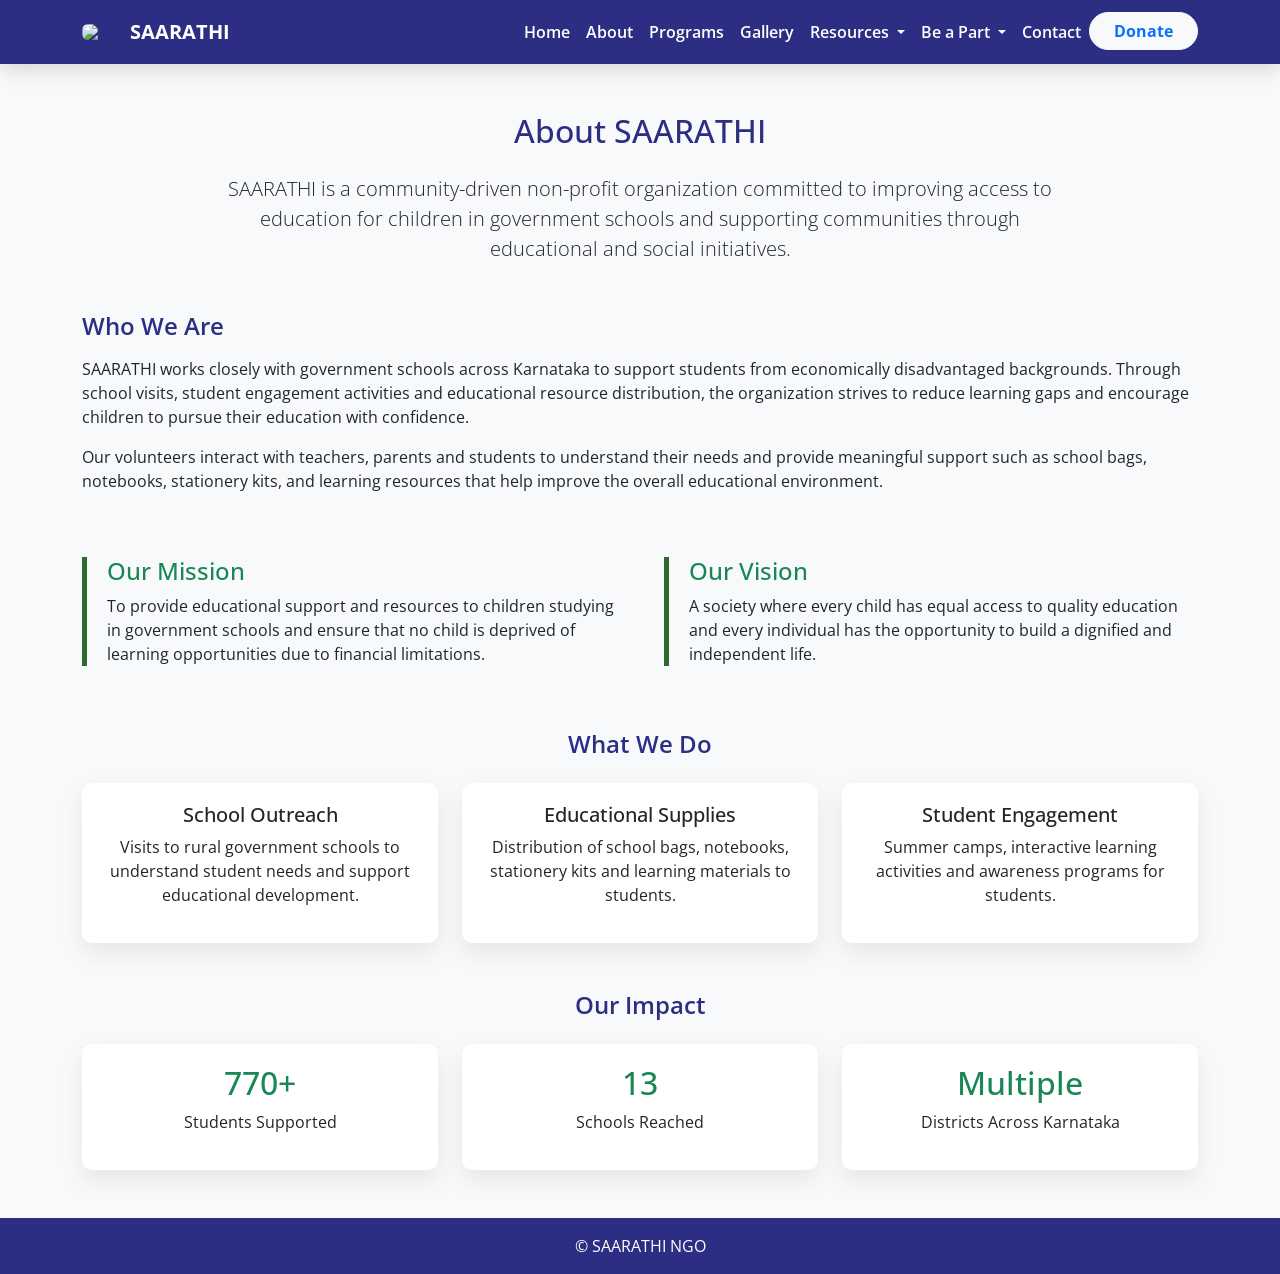
==== about.html @ 45aa7882 "Update about.html" ====
<!doctype html>
<html lang="en">
<head>

<meta charset="UTF-8">
<title>About Us | SAARATHI</title>

<link href="https://cdn.jsdelivr.net/npm/bootstrap@5.3.2/dist/css/bootstrap.min.css" rel="stylesheet">

<link href="https://fonts.googleapis.com/css2?family=Montserrat:wght@600&family=Open+Sans&display=swap" rel="stylesheet">

<style>
  

:root{
--brand-blue:#2b2e83;
--brand-green:#2f6b2f;
}

/* NAVBAR COLOR */

.navbar-custom{
background:#2b2e83;
padding:12px 0;
box-shadow:0 5px 20px rgba(0,0,0,0.15);
}

.navbar-dark .nav-link{
color:white !important;
font-weight:600;
}



:root{
--brand-primary:#2b2e83;
--brand-secondary:#2f6b2f;
}

body{
font-family:"Open Sans",sans-serif;
background:#f8f9fa;
}

footer{
background:var(--brand-primary);
color:white;
}

.text-brand{
color:var(--brand-primary);
}

.section-title{
color:var(--brand-primary);
font-weight:600;
}

.highlight-box{
border-left:5px solid var(--brand-secondary);
padding-left:20px;
}

.impact-box{
background:white;
border-radius:10px;
padding:20px;
box-shadow:0 10px 25px rgba(0,0,0,0.08);
text-align:center;
}

</style>

</head>

<body>

  <nav class="navbar navbar-expand-lg navbar-dark navbar-custom">

<div class="container">

<a class="navbar-brand fw-bold d-flex align-items-center" href="index.html">
<img src="images/logo.png" width="40" class="me-2 rounded">
SAARATHI
</a>

<button class="navbar-toggler" type="button" data-bs-toggle="collapse" data-bs-target="#navbarNav">
<span class="navbar-toggler-icon"></span>
</button>

<div class="collapse navbar-collapse" id="navbarNav">

<ul class="navbar-nav ms-auto text-center">

<li class="nav-item">
<a class="nav-link" href="index.html">Home</a>
</li>

<li class="nav-item">
<a class="nav-link" href="about.html">About</a>
</li>

<li class="nav-item">
<a class="nav-link" href="programs.html">Programs</a>
</li>

<li class="nav-item">
<a class="nav-link" href="gallery.html">Gallery</a>
</li>

<li class="nav-item dropdown">

<a class="nav-link dropdown-toggle" href="#" role="button" data-bs-toggle="dropdown">
Resources
</a>

<ul class="dropdown-menu">
<li><a class="dropdown-item" href="news.html">News & Events</a></li>
<li><a class="dropdown-item" href="reports.html">Financial Reports</a></li>
</ul>

</li>

<li class="nav-item dropdown">

<a class="nav-link dropdown-toggle" href="#" role="button" data-bs-toggle="dropdown">
Be a Part
</a>

<ul class="dropdown-menu">
<li><a class="dropdown-item" href="donate.html">Be a Donor</a></li>

<li>
<a class="dropdown-item"
href="https://wa.me/917411403290?text=Hello%20I%20would%20like%20to%20volunteer%20for%20Saarathi%20NGO"
target="_blank">
Be a Volunteer
</a>
</li>

</ul>

</li>

<li class="nav-item">
<a class="nav-link" href="contact.html">Contact</a>
</li>

<li class="nav-item mt-2 mt-lg-0">
<a class="btn btn-light fw-bold text-primary px-4 rounded-pill" href="donate.html">
Donate
</a>
</li>

</ul>

</div>
</div>
</nav>

<section class="py-5">

<div class="container">

<h2 class="text-center text-brand mb-4">About SAARATHI</h2>

<p class="lead text-center mx-auto mb-5" style="max-width:850px">
SAARATHI is a community-driven non-profit organization committed to improving
access to education for children in government schools and supporting
communities through educational and social initiatives.
</p>


<!-- Introduction -->

<div class="row mb-5">

<div class="col-md-12">

<h4 class="section-title mb-3">Who We Are</h4>

<p>
SAARATHI works closely with government schools across Karnataka to
support students from economically disadvantaged backgrounds.
Through school visits, student engagement activities and educational
resource distribution, the organization strives to reduce learning gaps
and encourage children to pursue their education with confidence.
</p>

<p>
Our volunteers interact with teachers, parents and students to understand
their needs and provide meaningful support such as school bags,
notebooks, stationery kits, and learning resources that help improve the
overall educational environment.
</p>

</div>

</div>


<!-- Mission & Vision -->

<div class="row g-5 mb-5">

<div class="col-md-6">

<div class="highlight-box">

<h4 class="text-success">Our Mission</h4>

<p>
To provide educational support and resources to children studying in
government schools and ensure that no child is deprived of learning
opportunities due to financial limitations.
</p>

</div>

</div>

<div class="col-md-6">

<div class="highlight-box">

<h4 class="text-success">Our Vision</h4>

<p>
A society where every child has equal access to quality education and
every individual has the opportunity to build a dignified and independent life.
</p>

</div>

</div>

</div>


<!-- Activities -->

<h4 class="section-title mb-4 text-center">What We Do</h4>

<div class="row g-4 mb-5">

<div class="col-md-4">
<div class="impact-box">
<h5>School Outreach</h5>
<p>Visits to rural government schools to understand student needs and support educational development.</p>
</div>
</div>

<div class="col-md-4">
<div class="impact-box">
<h5>Educational Supplies</h5>
<p>Distribution of school bags, notebooks, stationery kits and learning materials to students.</p>
</div>
</div>

<div class="col-md-4">
<div class="impact-box">
<h5>Student Engagement</h5>
<p>Summer camps, interactive learning activities and awareness programs for students.</p>
</div>
</div>

</div>


<!-- Impact -->

<h4 class="section-title mb-4 text-center">Our Impact</h4>

<div class="row g-4 text-center">

<div class="col-md-4">
<div class="impact-box">
<h2 class="text-success">770+</h2>
<p>Students Supported</p>
</div>
</div>

<div class="col-md-4">
<div class="impact-box">
<h2 class="text-success">13</h2>
<p>Schools Reached</p>
</div>
</div>

<div class="col-md-4">
<div class="impact-box">
<h2 class="text-success">Multiple</h2>
<p>Districts Across Karnataka</p>
</div>
</div>

</div>

</div>

</section>

<footer class="p-3 text-center">
© SAARATHI NGO
</footer>

</body>
</html>
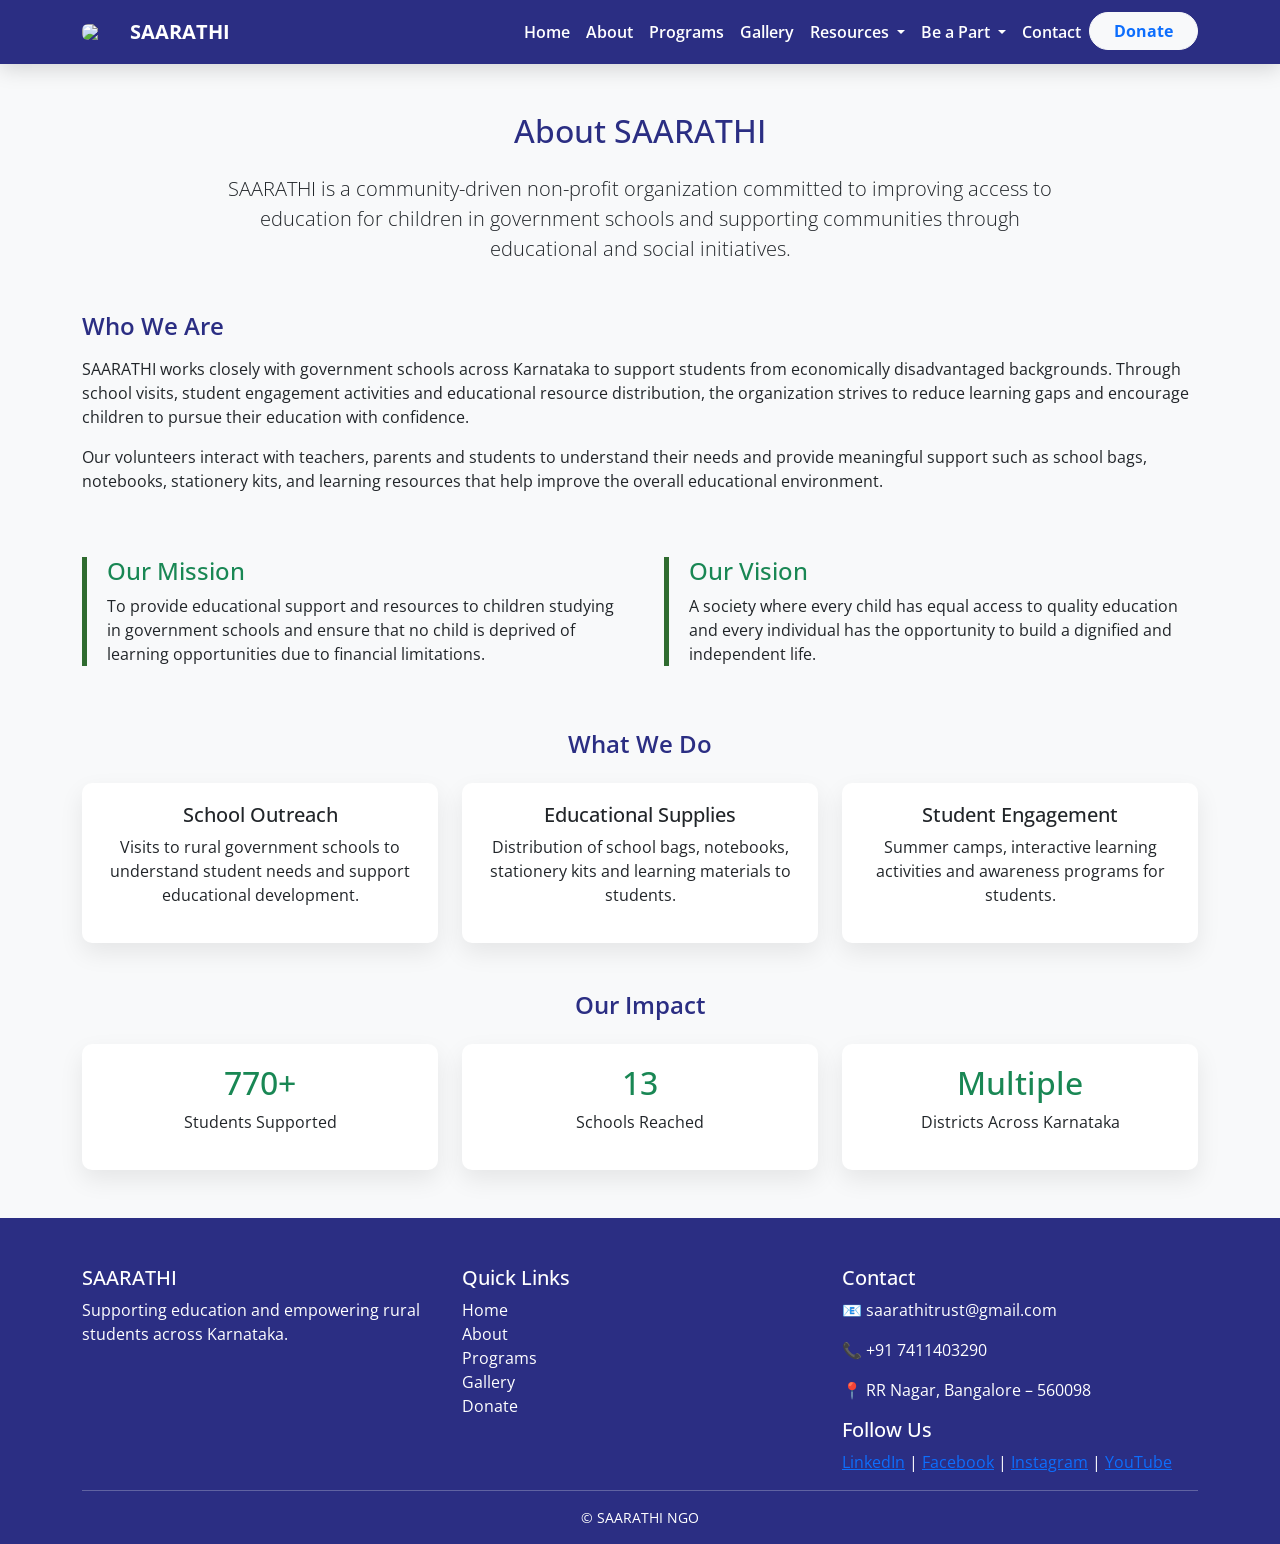
==== commit 2e266400: "Update about.html" ====
--- a/about.html
+++ b/about.html
@@ -300,8 +300,57 @@
 
 </section>
 
-<footer class="p-3 text-center">
+<!-- FOOTER -->
+
+<footer style="background:#2b2e83;color:white" class="pt-5 pb-3">
+
+<div class="container">
+
+<div class="row">
+
+<div class="col-md-4">
+<h5>SAARATHI</h5>
+<p>Supporting education and empowering rural students across Karnataka.</p>
+</div>
+
+<div class="col-md-4">
+<h5>Quick Links</h5>
+<ul class="list-unstyled">
+<li><a href="index.html" class="text-white text-decoration-none">Home</a></li>
+<li><a href="about.html" class="text-white text-decoration-none">About</a></li>
+<li><a href="programs.html" class="text-white text-decoration-none">Programs</a></li>
+<li><a href="gallery.html" class="text-white text-decoration-none">Gallery</a></li>
+<li><a href="donate.html" class="text-white text-decoration-none">Donate</a></li>
+</ul>
+</div>
+
+<div class="col-md-4">
+
+<h5>Contact</h5>
+
+<p>📧 saarathitrust@gmail.com</p>
+<p>📞 +91 7411403290</p>
+<p>📍 RR Nagar, Bangalore – 560098</p>
+
+<h5 class="mt-3">Follow Us</h5>
+
+<a href="#">LinkedIn</a> |
+<a href="#">Facebook</a> |
+<a href="#">Instagram</a> |
+<a href="#">YouTube</a>
+
+</div>
+
+</div>
+
+<hr>
+
+<div class="text-center small">
 © SAARATHI NGO
+</div>
+
+</div>
+
 </footer>
 
 </body>
@@ -309,3 +358,4 @@
 
 
 
+
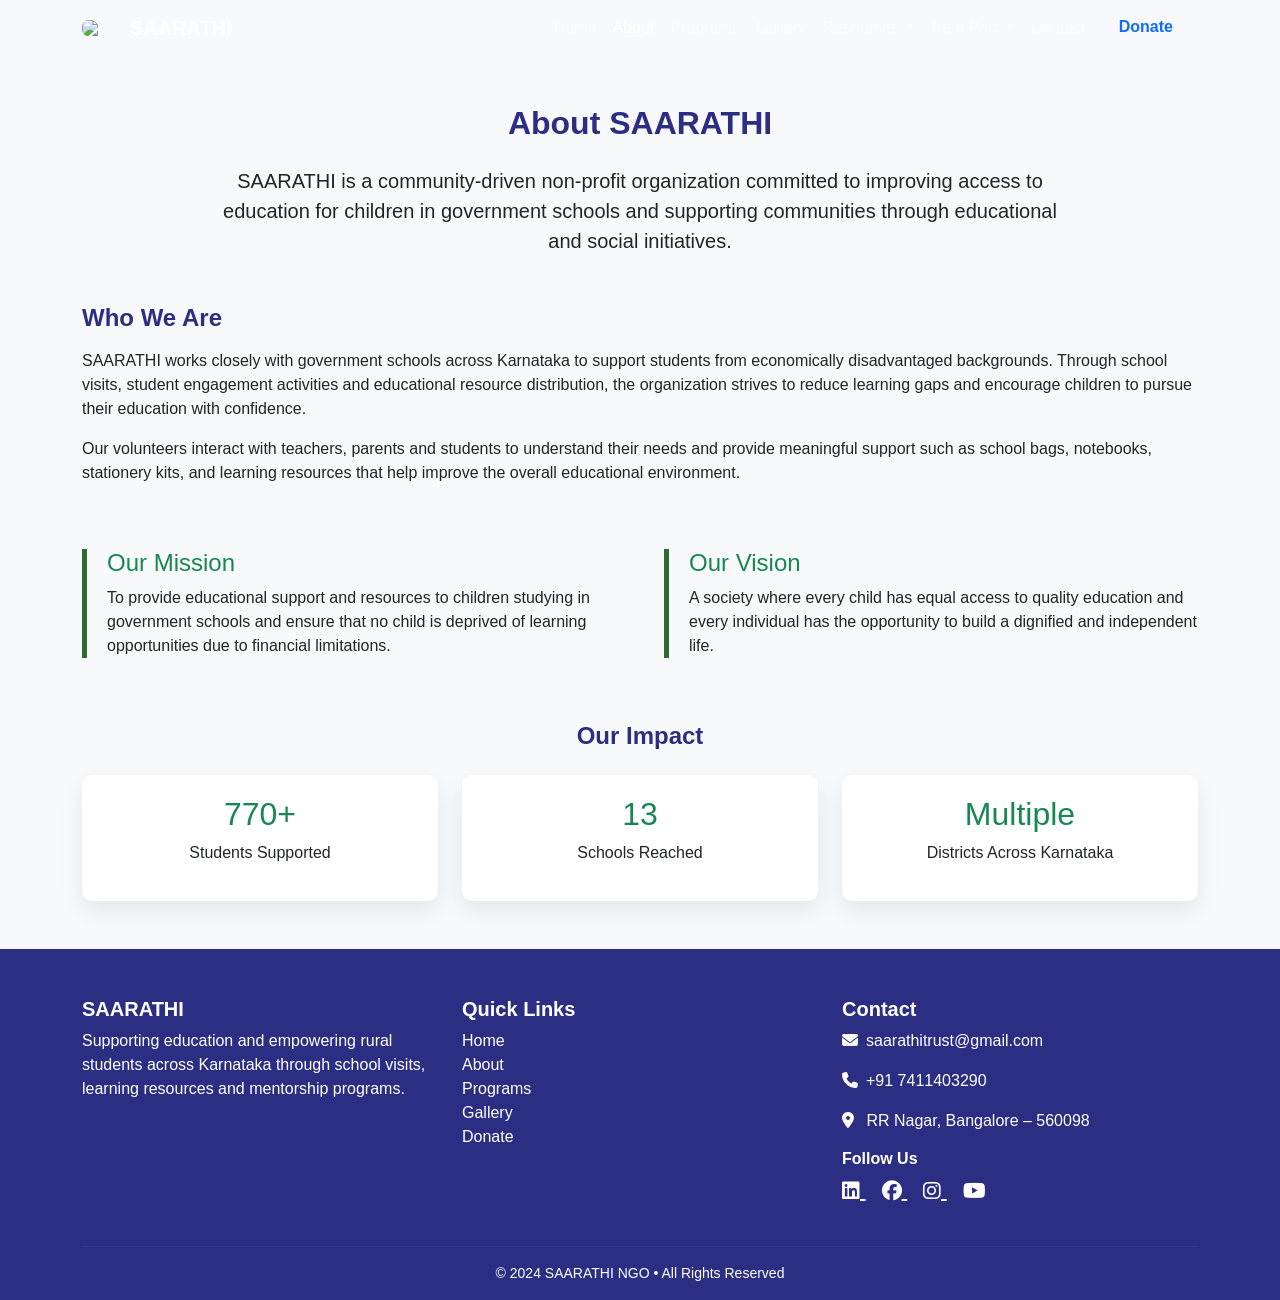
==== commit 1e57f126: "Update about.html" ====
--- a/about.html
+++ b/about.html
@@ -1,63 +1,37 @@
 <!doctype html>
 <html lang="en">
+
 <head>
 
 <meta charset="UTF-8">
-<title>About Us | SAARATHI</title>
+<meta name="viewport" content="width=device-width, initial-scale=1.0">
+
+<title>About | SAARATHI NGO</title>
 
 <link href="https://cdn.jsdelivr.net/npm/bootstrap@5.3.2/dist/css/bootstrap.min.css" rel="stylesheet">
 
-<link href="https://fonts.googleapis.com/css2?family=Montserrat:wght@600&family=Open+Sans&display=swap" rel="stylesheet">
+<link rel="stylesheet" href="https://cdnjs.cloudflare.com/ajax/libs/font-awesome/6.5.0/css/all.min.css">
 
 <style>
-  
 
 :root{
 --brand-blue:#2b2e83;
 --brand-green:#2f6b2f;
 }
 
-/* NAVBAR COLOR */
-
-.navbar-custom{
-background:#2b2e83;
-padding:12px 0;
-box-shadow:0 5px 20px rgba(0,0,0,0.15);
-}
-
-.navbar-dark .nav-link{
-color:white !important;
-font-weight:600;
-}
-
-
-
-:root{
---brand-primary:#2b2e83;
---brand-secondary:#2f6b2f;
-}
-
 body{
 font-family:"Open Sans",sans-serif;
 background:#f8f9fa;
-}
-
-footer{
-background:var(--brand-primary);
-color:white;
-}
-
-.text-brand{
-color:var(--brand-primary);
+margin:0;
 }
 
 .section-title{
-color:var(--brand-primary);
-font-weight:600;
+color:var(--brand-blue);
+font-weight:700;
 }
 
 .highlight-box{
-border-left:5px solid var(--brand-secondary);
+border-left:5px solid var(--brand-green);
 padding-left:20px;
 }
 
@@ -75,94 +49,17 @@
 
 <body>
 
-  <nav class="navbar navbar-expand-lg navbar-dark navbar-custom">
+<!-- NAVBAR -->
+<div id="navbar"></div>
+
+
+<!-- ABOUT SECTION -->
+
+<section class="py-5">
 
 <div class="container">
 
-<a class="navbar-brand fw-bold d-flex align-items-center" href="index.html">
-<img src="images/logo.png" width="40" class="me-2 rounded">
-SAARATHI
-</a>
-
-<button class="navbar-toggler" type="button" data-bs-toggle="collapse" data-bs-target="#navbarNav">
-<span class="navbar-toggler-icon"></span>
-</button>
-
-<div class="collapse navbar-collapse" id="navbarNav">
-
-<ul class="navbar-nav ms-auto text-center">
-
-<li class="nav-item">
-<a class="nav-link" href="index.html">Home</a>
-</li>
-
-<li class="nav-item">
-<a class="nav-link" href="about.html">About</a>
-</li>
-
-<li class="nav-item">
-<a class="nav-link" href="programs.html">Programs</a>
-</li>
-
-<li class="nav-item">
-<a class="nav-link" href="gallery.html">Gallery</a>
-</li>
-
-<li class="nav-item dropdown">
-
-<a class="nav-link dropdown-toggle" href="#" role="button" data-bs-toggle="dropdown">
-Resources
-</a>
-
-<ul class="dropdown-menu">
-<li><a class="dropdown-item" href="news.html">News & Events</a></li>
-<li><a class="dropdown-item" href="reports.html">Financial Reports</a></li>
-</ul>
-
-</li>
-
-<li class="nav-item dropdown">
-
-<a class="nav-link dropdown-toggle" href="#" role="button" data-bs-toggle="dropdown">
-Be a Part
-</a>
-
-<ul class="dropdown-menu">
-<li><a class="dropdown-item" href="donate.html">Be a Donor</a></li>
-
-<li>
-<a class="dropdown-item"
-href="https://wa.me/917411403290?text=Hello%20I%20would%20like%20to%20volunteer%20for%20Saarathi%20NGO"
-target="_blank">
-Be a Volunteer
-</a>
-</li>
-
-</ul>
-
-</li>
-
-<li class="nav-item">
-<a class="nav-link" href="contact.html">Contact</a>
-</li>
-
-<li class="nav-item mt-2 mt-lg-0">
-<a class="btn btn-light fw-bold text-primary px-4 rounded-pill" href="donate.html">
-Donate
-</a>
-</li>
-
-</ul>
-
-</div>
-</div>
-</nav>
-
-<section class="py-5">
-
-<div class="container">
-
-<h2 class="text-center text-brand mb-4">About SAARATHI</h2>
+<h2 class="text-center section-title mb-4">About SAARATHI</h2>
 
 <p class="lead text-center mx-auto mb-5" style="max-width:850px">
 SAARATHI is a community-driven non-profit organization committed to improving
@@ -171,7 +68,7 @@
 </p>
 
 
-<!-- Introduction -->
+<!-- WHO WE ARE -->
 
 <div class="row mb-5">
 
@@ -199,7 +96,7 @@
 </div>
 
 
-<!-- Mission & Vision -->
+<!-- MISSION & VISION -->
 
 <div class="row g-5 mb-5">
 
@@ -237,37 +134,7 @@
 </div>
 
 
-<!-- Activities -->
-
-<h4 class="section-title mb-4 text-center">What We Do</h4>
-
-<div class="row g-4 mb-5">
-
-<div class="col-md-4">
-<div class="impact-box">
-<h5>School Outreach</h5>
-<p>Visits to rural government schools to understand student needs and support educational development.</p>
-</div>
-</div>
-
-<div class="col-md-4">
-<div class="impact-box">
-<h5>Educational Supplies</h5>
-<p>Distribution of school bags, notebooks, stationery kits and learning materials to students.</p>
-</div>
-</div>
-
-<div class="col-md-4">
-<div class="impact-box">
-<h5>Student Engagement</h5>
-<p>Summer camps, interactive learning activities and awareness programs for students.</p>
-</div>
-</div>
-
-</div>
-
-
-<!-- Impact -->
+<!-- IMPACT -->
 
 <h4 class="section-title mb-4 text-center">Our Impact</h4>
 
@@ -300,62 +167,49 @@
 
 </section>
 
+
 <!-- FOOTER -->
-
-<footer style="background:#2b2e83;color:white" class="pt-5 pb-3">
-
-<div class="container">
-
-<div class="row">
-
-<div class="col-md-4">
-<h5>SAARATHI</h5>
-<p>Supporting education and empowering rural students across Karnataka.</p>
-</div>
-
-<div class="col-md-4">
-<h5>Quick Links</h5>
-<ul class="list-unstyled">
-<li><a href="index.html" class="text-white text-decoration-none">Home</a></li>
-<li><a href="about.html" class="text-white text-decoration-none">About</a></li>
-<li><a href="programs.html" class="text-white text-decoration-none">Programs</a></li>
-<li><a href="gallery.html" class="text-white text-decoration-none">Gallery</a></li>
-<li><a href="donate.html" class="text-white text-decoration-none">Donate</a></li>
-</ul>
-</div>
-
-<div class="col-md-4">
-
-<h5>Contact</h5>
-
-<p>📧 saarathitrust@gmail.com</p>
-<p>📞 +91 7411403290</p>
-<p>📍 RR Nagar, Bangalore – 560098</p>
-
-<h5 class="mt-3">Follow Us</h5>
-
-<a href="#">LinkedIn</a> |
-<a href="#">Facebook</a> |
-<a href="#">Instagram</a> |
-<a href="#">YouTube</a>
-
-</div>
-
-</div>
-
-<hr>
-
-<div class="text-center small">
-© SAARATHI NGO
-</div>
-
-</div>
-
-</footer>
+<div id="footer"></div>
+
+
+<!-- SCRIPTS -->
+
+<script src="https://cdn.jsdelivr.net/npm/bootstrap@5.3.2/dist/js/bootstrap.bundle.min.js"></script>
+
+<script>
+
+/* Load Navbar */
+fetch("navbar.html")
+.then(res => res.text())
+.then(data => {
+document.getElementById("navbar").innerHTML = data;
+
+/* Highlight active page automatically */
+
+let links = document.querySelectorAll(".nav-link");
+
+links.forEach(link => {
+
+if(link.href === window.location.href){
+
+link.classList.add("active");
+
+}
+
+});
+
+});
+
+/* Load Footer */
+
+fetch("footer.html")
+.then(res => res.text())
+.then(data => {
+document.getElementById("footer").innerHTML = data;
+});
+
+</script>
 
 </body>
+
 </html>
-
-
-
-
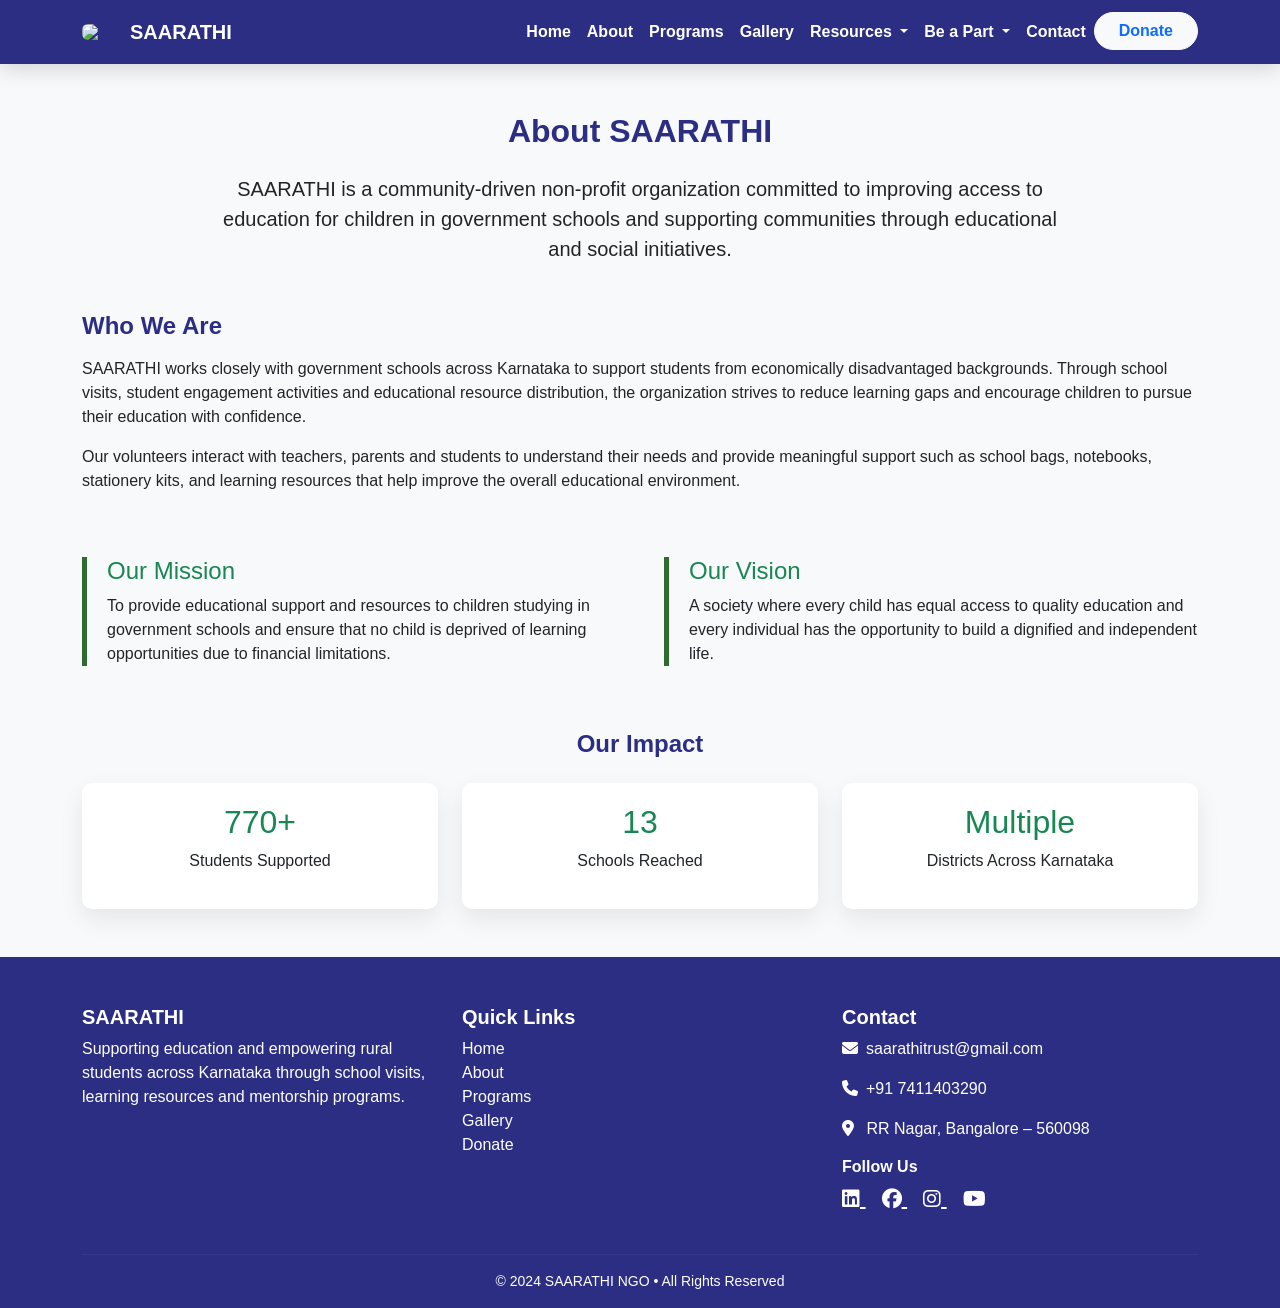
==== commit e01fbd1a: "Update about.html" ====
--- a/about.html
+++ b/about.html
@@ -1,215 +1,157 @@
 <!doctype html>
 <html lang="en">
-
-<head>
-
-<meta charset="UTF-8">
-<meta name="viewport" content="width=device-width, initial-scale=1.0">
-
-<title>About | SAARATHI NGO</title>
-
-<link href="https://cdn.jsdelivr.net/npm/bootstrap@5.3.2/dist/css/bootstrap.min.css" rel="stylesheet">
-
-<link rel="stylesheet" href="https://cdnjs.cloudflare.com/ajax/libs/font-awesome/6.5.0/css/all.min.css">
-
-<style>
-
-:root{
---brand-blue:#2b2e83;
---brand-green:#2f6b2f;
-}
-
-body{
-font-family:"Open Sans",sans-serif;
-background:#f8f9fa;
-margin:0;
-}
-
-.section-title{
-color:var(--brand-blue);
-font-weight:700;
-}
-
-.highlight-box{
-border-left:5px solid var(--brand-green);
-padding-left:20px;
-}
-
-.impact-box{
-background:white;
-border-radius:10px;
-padding:20px;
-box-shadow:0 10px 25px rgba(0,0,0,0.08);
-text-align:center;
-}
-
-</style>
-
-</head>
-
-<body>
-
-<!-- NAVBAR -->
-<div id="navbar"></div>
-
-
-<!-- ABOUT SECTION -->
-
-<section class="py-5">
-
-<div class="container">
-
-<h2 class="text-center section-title mb-4">About SAARATHI</h2>
-
-<p class="lead text-center mx-auto mb-5" style="max-width:850px">
-SAARATHI is a community-driven non-profit organization committed to improving
-access to education for children in government schools and supporting
-communities through educational and social initiatives.
-</p>
-
-
-<!-- WHO WE ARE -->
-
-<div class="row mb-5">
-
-<div class="col-md-12">
-
-<h4 class="section-title mb-3">Who We Are</h4>
-
-<p>
-SAARATHI works closely with government schools across Karnataka to
-support students from economically disadvantaged backgrounds.
-Through school visits, student engagement activities and educational
-resource distribution, the organization strives to reduce learning gaps
-and encourage children to pursue their education with confidence.
-</p>
-
-<p>
-Our volunteers interact with teachers, parents and students to understand
-their needs and provide meaningful support such as school bags,
-notebooks, stationery kits, and learning resources that help improve the
-overall educational environment.
-</p>
-
-</div>
-
-</div>
-
-
-<!-- MISSION & VISION -->
-
-<div class="row g-5 mb-5">
-
-<div class="col-md-6">
-
-<div class="highlight-box">
-
-<h4 class="text-success">Our Mission</h4>
-
-<p>
-To provide educational support and resources to children studying in
-government schools and ensure that no child is deprived of learning
-opportunities due to financial limitations.
-</p>
-
-</div>
-
-</div>
-
-<div class="col-md-6">
-
-<div class="highlight-box">
-
-<h4 class="text-success">Our Vision</h4>
-
-<p>
-A society where every child has equal access to quality education and
-every individual has the opportunity to build a dignified and independent life.
-</p>
-
-</div>
-
-</div>
-
-</div>
-
-
-<!-- IMPACT -->
-
-<h4 class="section-title mb-4 text-center">Our Impact</h4>
-
-<div class="row g-4 text-center">
-
-<div class="col-md-4">
-<div class="impact-box">
-<h2 class="text-success">770+</h2>
-<p>Students Supported</p>
-</div>
-</div>
-
-<div class="col-md-4">
-<div class="impact-box">
-<h2 class="text-success">13</h2>
-<p>Schools Reached</p>
-</div>
-</div>
-
-<div class="col-md-4">
-<div class="impact-box">
-<h2 class="text-success">Multiple</h2>
-<p>Districts Across Karnataka</p>
-</div>
-</div>
-
-</div>
-
-</div>
-
-</section>
-
-
-<!-- FOOTER -->
-<div id="footer"></div>
-
-
-<!-- SCRIPTS -->
-
-<script src="https://cdn.jsdelivr.net/npm/bootstrap@5.3.2/dist/js/bootstrap.bundle.min.js"></script>
-
-<script>
-
-/* Load Navbar */
-fetch("navbar.html")
-.then(res => res.text())
-.then(data => {
-document.getElementById("navbar").innerHTML = data;
-
-/* Highlight active page automatically */
-
-let links = document.querySelectorAll(".nav-link");
-
-links.forEach(link => {
-
-if(link.href === window.location.href){
-
-link.classList.add("active");
-
-}
-
-});
-
-});
-
-/* Load Footer */
-
-fetch("footer.html")
-.then(res => res.text())
-.then(data => {
-document.getElementById("footer").innerHTML = data;
-});
-
-</script>
-
-</body>
-
+  <head>
+    <meta charset="UTF-8" />
+    <meta name="viewport" content="width=device-width, initial-scale=1.0" />
+    <title>About | SAARATHI NGO</title>
+    <link
+      href="https://cdn.jsdelivr.net/npm/bootstrap@5.3.2/dist/css/bootstrap.min.css"
+      rel="stylesheet"
+    />
+    <link
+      rel="stylesheet"
+      href="https://cdnjs.cloudflare.com/ajax/libs/font-awesome/6.5.0/css/all.min.css"
+    />
+    <style>
+      :root {
+        --brand-blue: #2b2e83;
+        --brand-green: #2f6b2f;
+      }
+      body {
+        font-family: "Open Sans", sans-serif;
+        background: #f8f9fa;
+        margin: 0;
+      } /* NAVBAR STYLE */
+      .navbar-custom {
+        background: #2b2e83;
+        padding: 12px 0;
+        box-shadow: 0 5px 20px rgba(0, 0, 0, 0.15);
+      }
+      .navbar-dark .nav-link {
+        color: white !important;
+        font-weight: 600;
+      } /* PAGE STYLES */
+      .section-title {
+        color: var(--brand-blue);
+        font-weight: 700;
+      }
+      .highlight-box {
+        border-left: 5px solid var(--brand-green);
+        padding-left: 20px;
+      }
+      .impact-box {
+        background: white;
+        border-radius: 10px;
+        padding: 20px;
+        box-shadow: 0 10px 25px rgba(0, 0, 0, 0.08);
+        text-align: center;
+      }
+    </style>
+  </head>
+  <body>
+    <!-- NAVBAR -->
+    <div id="navbar"></div>
+    <!-- ABOUT SECTION -->
+    <section class="py-5">
+      <div class="container">
+        <h2 class="text-center section-title mb-4">About SAARATHI</h2>
+        <p class="lead text-center mx-auto mb-5" style="max-width: 850px">
+          SAARATHI is a community-driven non-profit organization committed to
+          improving access to education for children in government schools and
+          supporting communities through educational and social initiatives.
+        </p>
+        <!-- WHO WE ARE -->
+        <div class="row mb-5">
+          <div class="col-md-12">
+            <h4 class="section-title mb-3">Who We Are</h4>
+            <p>
+              SAARATHI works closely with government schools across Karnataka to
+              support students from economically disadvantaged backgrounds.
+              Through school visits, student engagement activities and
+              educational resource distribution, the organization strives to
+              reduce learning gaps and encourage children to pursue their
+              education with confidence.
+            </p>
+            <p>
+              Our volunteers interact with teachers, parents and students to
+              understand their needs and provide meaningful support such as
+              school bags, notebooks, stationery kits, and learning resources
+              that help improve the overall educational environment.
+            </p>
+          </div>
+        </div>
+        <!-- MISSION & VISION -->
+        <div class="row g-5 mb-5">
+          <div class="col-md-6">
+            <div class="highlight-box">
+              <h4 class="text-success">Our Mission</h4>
+              <p>
+                To provide educational support and resources to children
+                studying in government schools and ensure that no child is
+                deprived of learning opportunities due to financial limitations.
+              </p>
+            </div>
+          </div>
+          <div class="col-md-6">
+            <div class="highlight-box">
+              <h4 class="text-success">Our Vision</h4>
+              <p>
+                A society where every child has equal access to quality
+                education and every individual has the opportunity to build a
+                dignified and independent life.
+              </p>
+            </div>
+          </div>
+        </div>
+        <!-- IMPACT -->
+        <h4 class="section-title mb-4 text-center">Our Impact</h4>
+        <div class="row g-4 text-center">
+          <div class="col-md-4">
+            <div class="impact-box">
+              <h2 class="text-success">770+</h2>
+              <p>Students Supported</p>
+            </div>
+          </div>
+          <div class="col-md-4">
+            <div class="impact-box">
+              <h2 class="text-success">13</h2>
+              <p>Schools Reached</p>
+            </div>
+          </div>
+          <div class="col-md-4">
+            <div class="impact-box">
+              <h2 class="text-success">Multiple</h2>
+              <p>Districts Across Karnataka</p>
+            </div>
+          </div>
+        </div>
+      </div>
+    </section>
+    <!-- FOOTER -->
+    <div id="footer"></div>
+    <!-- SCRIPTS -->
+    <script src="https://cdn.jsdelivr.net/npm/bootstrap@5.3.2/dist/js/bootstrap.bundle.min.js"></script>
+    <script>
+      /* Load Navbar */ fetch("navbar.html")
+        .then((res) => res.text())
+        .then((data) => {
+          document.getElementById("navbar").innerHTML = data;
+          /* Highlight active page */ let currentPage = window.location.pathname
+            .split("/")
+            .pop();
+          let links = document.querySelectorAll(".nav-link");
+          links.forEach((link) => {
+            let linkPage = link.getAttribute("href");
+            if (linkPage === currentPage) {
+              link.classList.add("active");
+            }
+          });
+        });
+      /* Load Footer */ fetch("footer.html")
+        .then((res) => res.text())
+        .then((data) => {
+          document.getElementById("footer").innerHTML = data;
+        });
+    </script>
+  </body>
 </html>
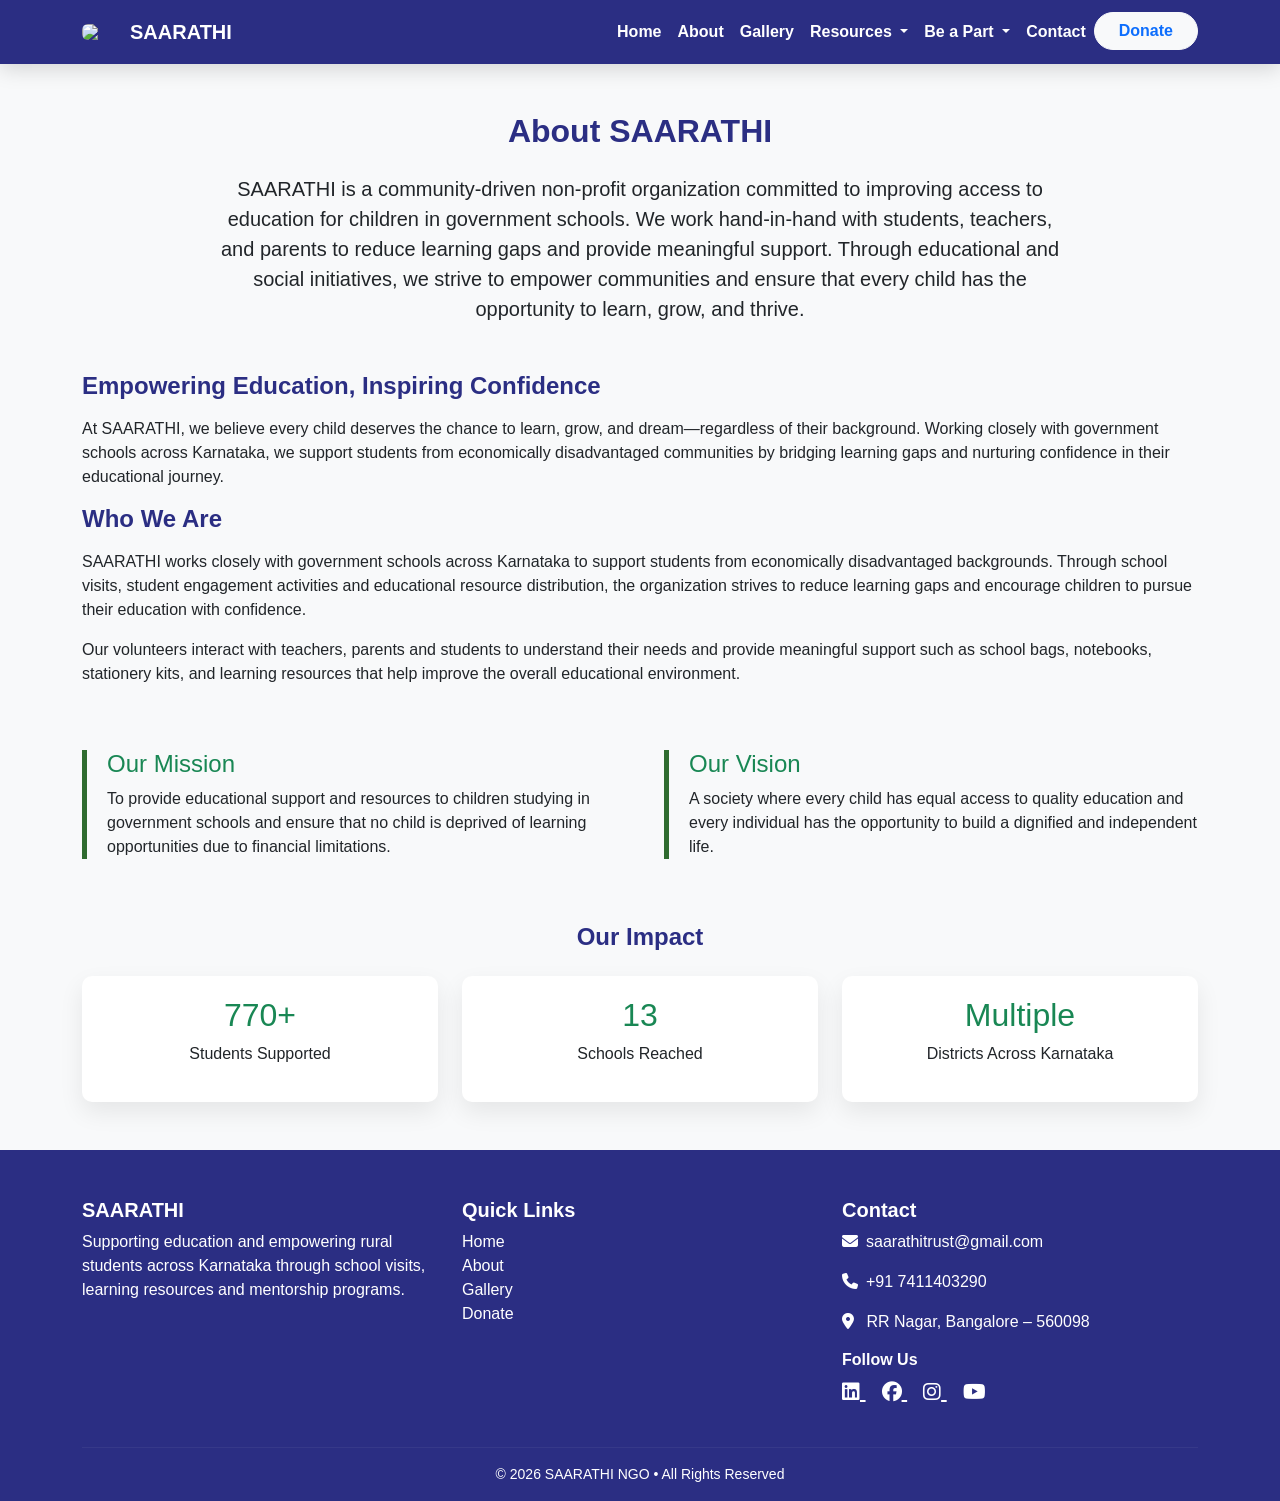
==== commit 37387819: "Update about.html" ====
--- a/about.html
+++ b/about.html
@@ -56,13 +56,15 @@
       <div class="container">
         <h2 class="text-center section-title mb-4">About SAARATHI</h2>
         <p class="lead text-center mx-auto mb-5" style="max-width: 850px">
-          SAARATHI is a community-driven non-profit organization committed to
-          improving access to education for children in government schools and
-          supporting communities through educational and social initiatives.
+          SAARATHI is a community-driven non-profit organization committed to improving access to education for children in government schools. We work hand-in-hand with students, teachers, and parents to reduce learning gaps and provide meaningful support. Through educational and social initiatives, we strive to empower communities and ensure that every child has the opportunity to learn, grow, and thrive.
         </p>
         <!-- WHO WE ARE -->
         <div class="row mb-5">
           <div class="col-md-12">
+             <h4 class="section-title mb-3">Empowering Education, Inspiring Confidence</h4>
+            <p>
+              At SAARATHI, we believe every child deserves the chance to learn, grow, and dream—regardless of their background. Working closely with government schools across Karnataka, we support students from economically disadvantaged communities by bridging learning gaps and nurturing confidence in their educational journey. 
+            </p>
             <h4 class="section-title mb-3">Who We Are</h4>
             <p>
               SAARATHI works closely with government schools across Karnataka to
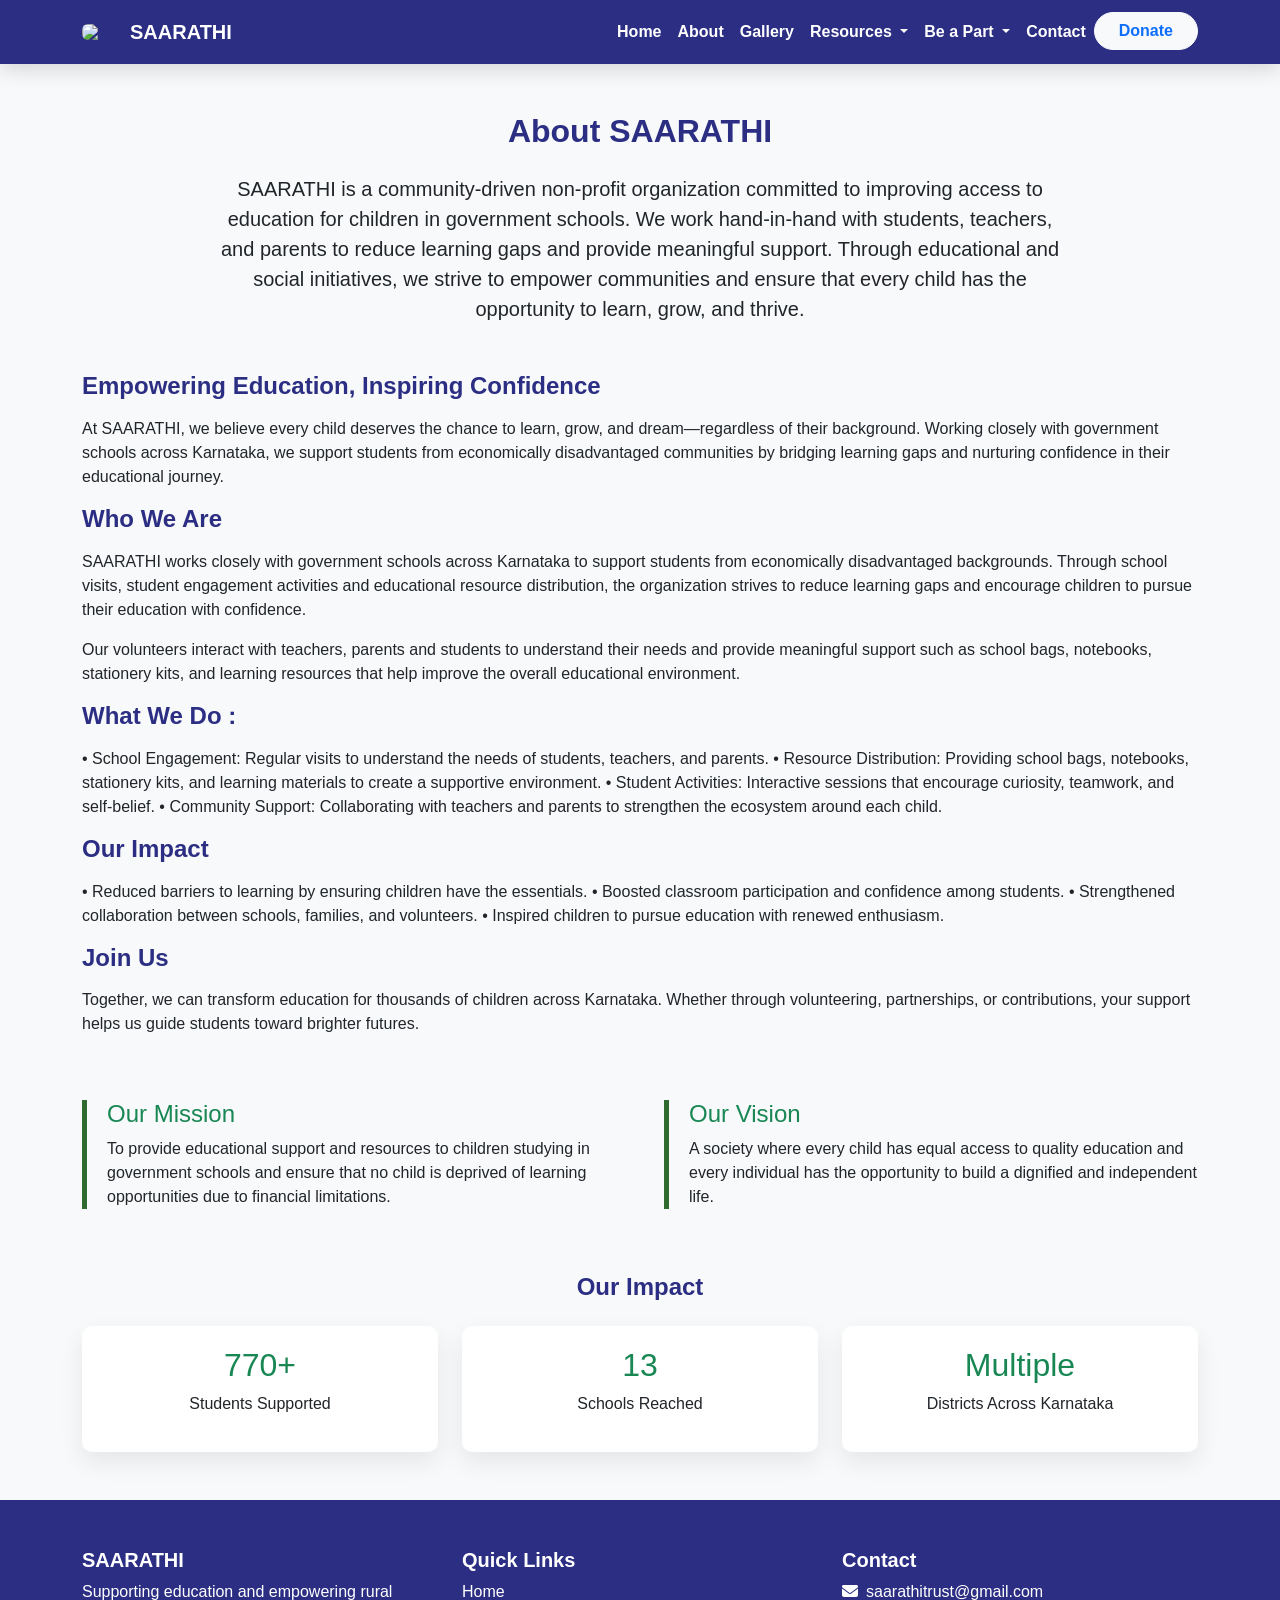
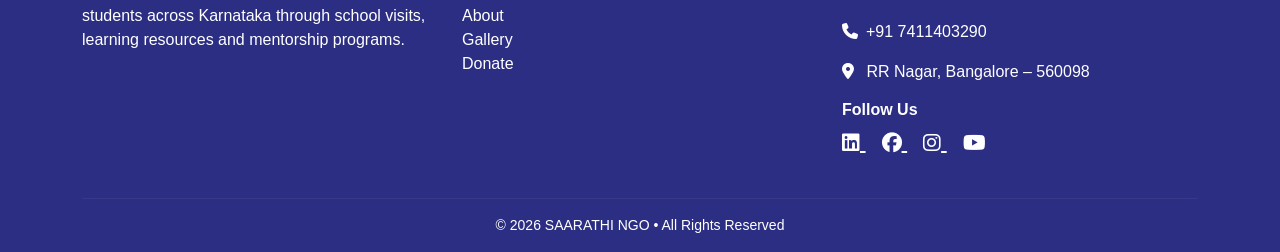
==== commit 425dbf2f: "Update about.html" ====
--- a/about.html
+++ b/about.html
@@ -80,6 +80,26 @@
               school bags, notebooks, stationery kits, and learning resources
               that help improve the overall educational environment.
             </p>
+             <h4 class="section-title mb-3">What We Do :</h4>
+            <p>
+•	School Engagement: Regular visits to understand the needs of students, teachers, and parents.
+•	Resource Distribution: Providing school bags, notebooks, stationery kits, and learning materials to create a supportive environment.
+•	Student Activities: Interactive sessions that encourage curiosity, teamwork, and self-belief.
+•	Community Support: Collaborating with teachers and parents to strengthen the ecosystem around each child.
+
+            </p>
+             <h4 class="section-title mb-3">Our Impact</h4>
+            <p>
+•	Reduced barriers to learning by ensuring children have the essentials.
+•	Boosted classroom participation and confidence among students.
+•	Strengthened collaboration between schools, families, and volunteers.
+•	Inspired children to pursue education with renewed enthusiasm.
+
+            </p>
+             <h4 class="section-title mb-3">Join Us</h4>
+            <p>
+Together, we can transform education for thousands of children across Karnataka. Whether through volunteering, partnerships, or contributions, your support helps us guide students toward brighter futures.
+            </p>
           </div>
         </div>
         <!-- MISSION & VISION -->
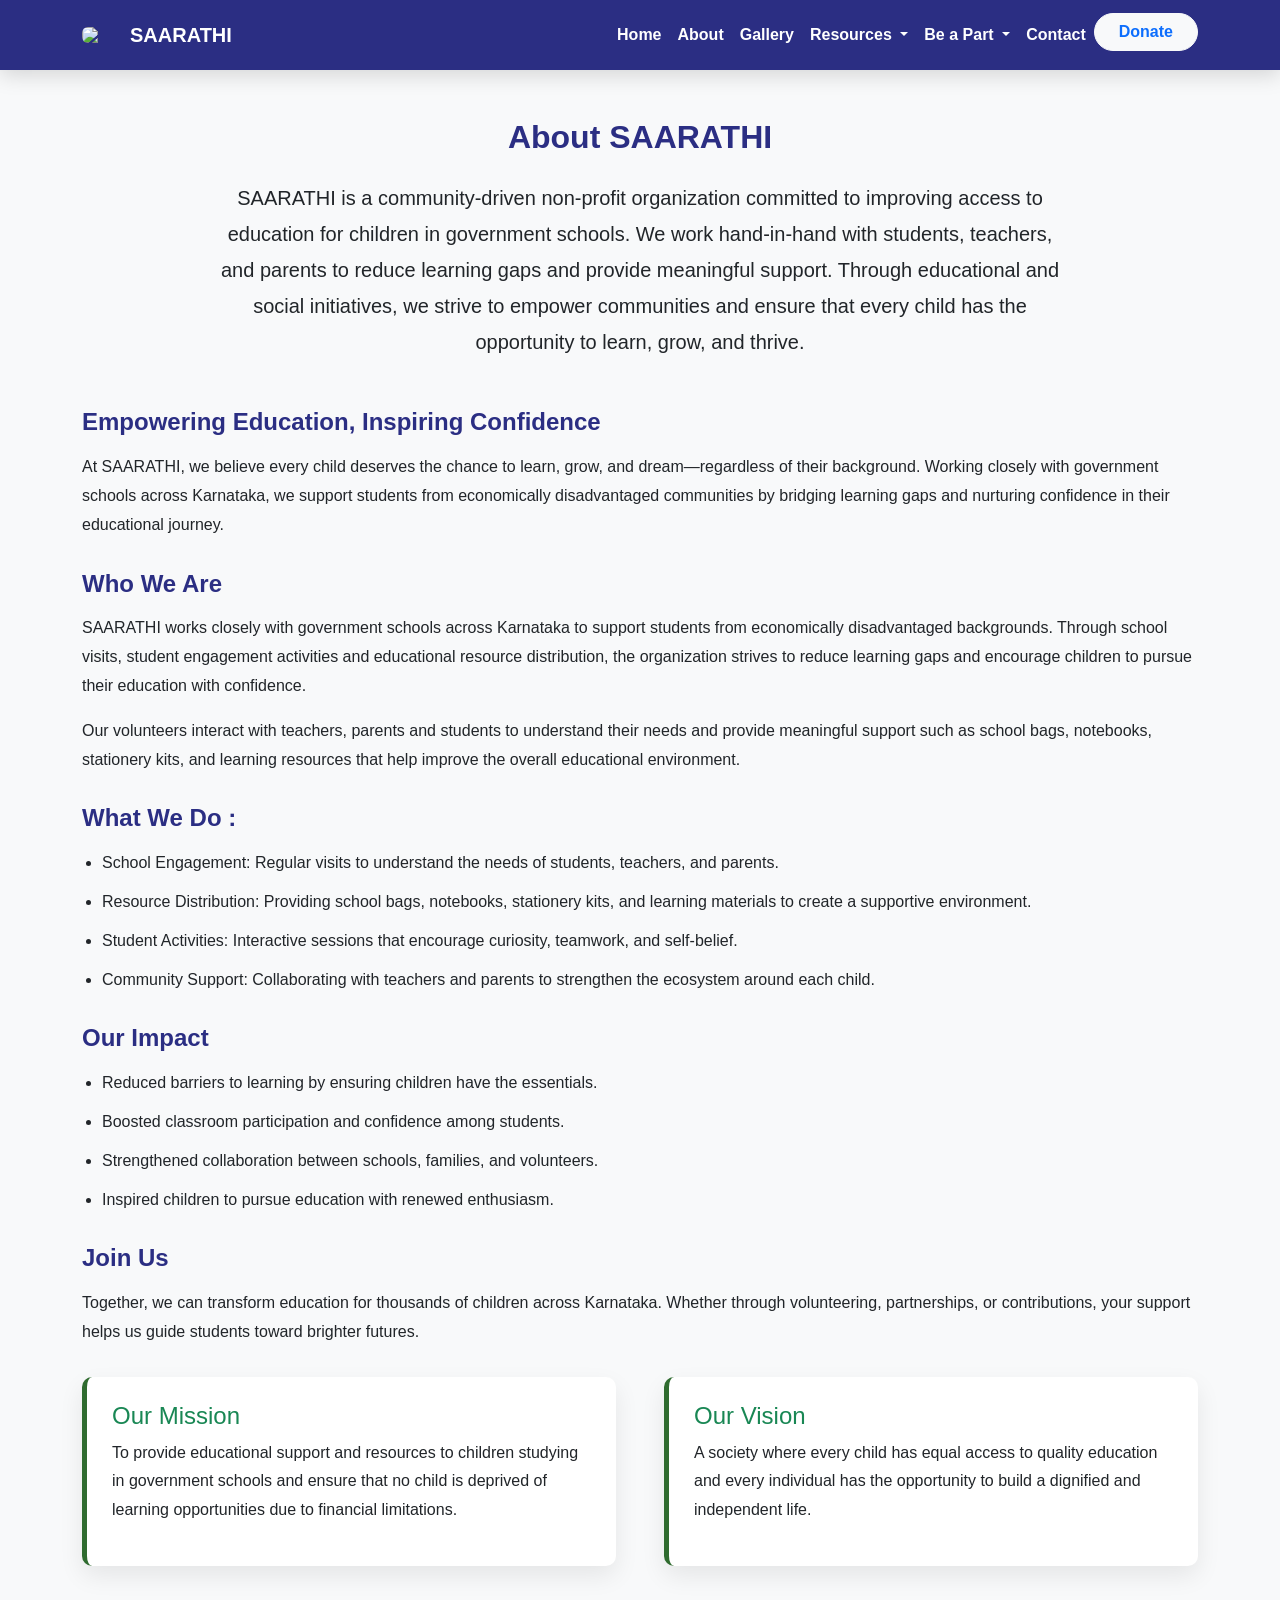
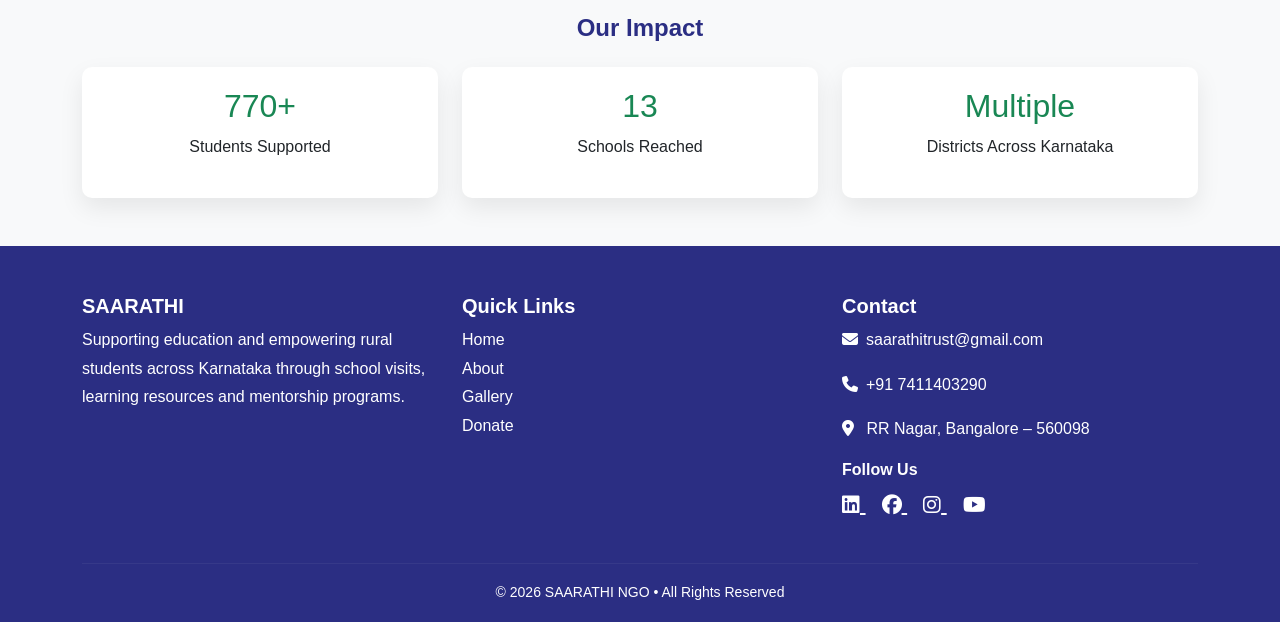
==== commit 66d9bac5: "Update about.html" ====
--- a/about.html
+++ b/about.html
@@ -1,179 +1,308 @@
 <!doctype html>
 <html lang="en">
-  <head>
-    <meta charset="UTF-8" />
-    <meta name="viewport" content="width=device-width, initial-scale=1.0" />
-    <title>About | SAARATHI NGO</title>
-    <link
-      href="https://cdn.jsdelivr.net/npm/bootstrap@5.3.2/dist/css/bootstrap.min.css"
-      rel="stylesheet"
-    />
-    <link
-      rel="stylesheet"
-      href="https://cdnjs.cloudflare.com/ajax/libs/font-awesome/6.5.0/css/all.min.css"
-    />
-    <style>
-      :root {
-        --brand-blue: #2b2e83;
-        --brand-green: #2f6b2f;
-      }
-      body {
-        font-family: "Open Sans", sans-serif;
-        background: #f8f9fa;
-        margin: 0;
-      } /* NAVBAR STYLE */
-      .navbar-custom {
-        background: #2b2e83;
-        padding: 12px 0;
-        box-shadow: 0 5px 20px rgba(0, 0, 0, 0.15);
-      }
-      .navbar-dark .nav-link {
-        color: white !important;
-        font-weight: 600;
-      } /* PAGE STYLES */
-      .section-title {
-        color: var(--brand-blue);
-        font-weight: 700;
-      }
-      .highlight-box {
-        border-left: 5px solid var(--brand-green);
-        padding-left: 20px;
-      }
-      .impact-box {
-        background: white;
-        border-radius: 10px;
-        padding: 20px;
-        box-shadow: 0 10px 25px rgba(0, 0, 0, 0.08);
-        text-align: center;
-      }
-    </style>
-  </head>
-  <body>
-    <!-- NAVBAR -->
-    <div id="navbar"></div>
-    <!-- ABOUT SECTION -->
-    <section class="py-5">
-      <div class="container">
-        <h2 class="text-center section-title mb-4">About SAARATHI</h2>
-        <p class="lead text-center mx-auto mb-5" style="max-width: 850px">
-          SAARATHI is a community-driven non-profit organization committed to improving access to education for children in government schools. We work hand-in-hand with students, teachers, and parents to reduce learning gaps and provide meaningful support. Through educational and social initiatives, we strive to empower communities and ensure that every child has the opportunity to learn, grow, and thrive.
-        </p>
-        <!-- WHO WE ARE -->
-        <div class="row mb-5">
-          <div class="col-md-12">
-             <h4 class="section-title mb-3">Empowering Education, Inspiring Confidence</h4>
-            <p>
-              At SAARATHI, we believe every child deserves the chance to learn, grow, and dream—regardless of their background. Working closely with government schools across Karnataka, we support students from economically disadvantaged communities by bridging learning gaps and nurturing confidence in their educational journey. 
-            </p>
-            <h4 class="section-title mb-3">Who We Are</h4>
-            <p>
-              SAARATHI works closely with government schools across Karnataka to
-              support students from economically disadvantaged backgrounds.
-              Through school visits, student engagement activities and
-              educational resource distribution, the organization strives to
-              reduce learning gaps and encourage children to pursue their
-              education with confidence.
-            </p>
-            <p>
-              Our volunteers interact with teachers, parents and students to
-              understand their needs and provide meaningful support such as
-              school bags, notebooks, stationery kits, and learning resources
-              that help improve the overall educational environment.
-            </p>
-             <h4 class="section-title mb-3">What We Do :</h4>
-            <p>
-•	School Engagement: Regular visits to understand the needs of students, teachers, and parents.
-•	Resource Distribution: Providing school bags, notebooks, stationery kits, and learning materials to create a supportive environment.
-•	Student Activities: Interactive sessions that encourage curiosity, teamwork, and self-belief.
-•	Community Support: Collaborating with teachers and parents to strengthen the ecosystem around each child.
-
-            </p>
-             <h4 class="section-title mb-3">Our Impact</h4>
-            <p>
-•	Reduced barriers to learning by ensuring children have the essentials.
-•	Boosted classroom participation and confidence among students.
-•	Strengthened collaboration between schools, families, and volunteers.
-•	Inspired children to pursue education with renewed enthusiasm.
-
-            </p>
-             <h4 class="section-title mb-3">Join Us</h4>
-            <p>
+<head>
+<meta charset="UTF-8" />
+<meta name="viewport" content="width=device-width, initial-scale=1.0" />
+<title>About | SAARATHI NGO</title>
+
+<link href="https://cdn.jsdelivr.net/npm/bootstrap@5.3.2/dist/css/bootstrap.min.css" rel="stylesheet"/>
+<link rel="stylesheet" href="https://cdnjs.cloudflare.com/ajax/libs/font-awesome/6.5.0/css/all.min.css"/>
+
+<style>
+:root{
+--brand-blue:#2b2e83;
+--brand-green:#2f6b2f;
+}
+
+body{
+font-family:"Open Sans",sans-serif;
+background:#f8f9fa;
+margin:0;
+line-height:1.8;
+}
+
+/* NAVBAR */
+.navbar-custom{
+background:#2b2e83;
+padding:12px 0;
+box-shadow:0 5px 20px rgba(0,0,0,.15);
+}
+
+.navbar-dark .nav-link{
+color:white !important;
+font-weight:600;
+}
+
+/* PAGE STYLES */
+.section-title{
+color:var(--brand-blue);
+font-weight:700;
+}
+
+.highlight-box{
+border-left:5px solid var(--brand-green);
+padding:25px;
+background:white;
+border-radius:10px;
+box-shadow:0 10px 25px rgba(0,0,0,.08);
+height:100%;
+}
+
+.impact-box{
+background:white;
+border-radius:10px;
+padding:20px;
+box-shadow:0 10px 25px rgba(0,0,0,.08);
+text-align:center;
+}
+
+.content-space{
+margin-bottom:30px;
+}
+
+.custom-list{
+padding-left:20px;
+}
+
+.custom-list li{
+margin-bottom:10px;
+}
+</style>
+</head>
+
+<body>
+
+<!-- NAVBAR -->
+<div id="navbar"></div>
+
+<!-- ABOUT SECTION -->
+<section class="py-5">
+
+<div class="container">
+
+<h2 class="text-center section-title mb-4">
+About SAARATHI
+</h2>
+
+<p class="lead text-center mx-auto mb-5" style="max-width:850px">
+
+SAARATHI is a community-driven non-profit organization committed to improving access to education for children in government schools. We work hand-in-hand with students, teachers, and parents to reduce learning gaps and provide meaningful support. Through educational and social initiatives, we strive to empower communities and ensure that every child has the opportunity to learn, grow, and thrive.
+
+</p>
+
+
+<div class="content-space">
+
+<h4 class="section-title mb-3">
+Empowering Education, Inspiring Confidence
+</h4>
+
+<p>
+
+At SAARATHI, we believe every child deserves the chance to learn, grow, and dream—regardless of their background. Working closely with government schools across Karnataka, we support students from economically disadvantaged communities by bridging learning gaps and nurturing confidence in their educational journey.
+
+</p>
+
+</div>
+
+
+<div class="content-space">
+
+<h4 class="section-title mb-3">
+Who We Are
+</h4>
+
+<p>
+
+SAARATHI works closely with government schools across Karnataka to support students from economically disadvantaged backgrounds. Through school visits, student engagement activities and educational resource distribution, the organization strives to reduce learning gaps and encourage children to pursue their education with confidence.
+
+</p>
+
+<p>
+
+Our volunteers interact with teachers, parents and students to understand their needs and provide meaningful support such as school bags, notebooks, stationery kits, and learning resources that help improve the overall educational environment.
+
+</p>
+
+</div>
+
+
+<div class="content-space">
+
+<h4 class="section-title mb-3">
+What We Do :
+</h4>
+
+<ul class="custom-list">
+
+<li>School Engagement: Regular visits to understand the needs of students, teachers, and parents.</li>
+
+<li>Resource Distribution: Providing school bags, notebooks, stationery kits, and learning materials to create a supportive environment.</li>
+
+<li>Student Activities: Interactive sessions that encourage curiosity, teamwork, and self-belief.</li>
+
+<li>Community Support: Collaborating with teachers and parents to strengthen the ecosystem around each child.</li>
+
+</ul>
+
+</div>
+
+
+<div class="content-space">
+
+<h4 class="section-title mb-3">
+Our Impact
+</h4>
+
+<ul class="custom-list">
+
+<li>Reduced barriers to learning by ensuring children have the essentials.</li>
+
+<li>Boosted classroom participation and confidence among students.</li>
+
+<li>Strengthened collaboration between schools, families, and volunteers.</li>
+
+<li>Inspired children to pursue education with renewed enthusiasm.</li>
+
+</ul>
+
+</div>
+
+
+<div class="content-space">
+
+<h4 class="section-title mb-3">
+Join Us
+</h4>
+
+<p>
+
 Together, we can transform education for thousands of children across Karnataka. Whether through volunteering, partnerships, or contributions, your support helps us guide students toward brighter futures.
-            </p>
-          </div>
-        </div>
-        <!-- MISSION & VISION -->
-        <div class="row g-5 mb-5">
-          <div class="col-md-6">
-            <div class="highlight-box">
-              <h4 class="text-success">Our Mission</h4>
-              <p>
-                To provide educational support and resources to children
-                studying in government schools and ensure that no child is
-                deprived of learning opportunities due to financial limitations.
-              </p>
-            </div>
-          </div>
-          <div class="col-md-6">
-            <div class="highlight-box">
-              <h4 class="text-success">Our Vision</h4>
-              <p>
-                A society where every child has equal access to quality
-                education and every individual has the opportunity to build a
-                dignified and independent life.
-              </p>
-            </div>
-          </div>
-        </div>
-        <!-- IMPACT -->
-        <h4 class="section-title mb-4 text-center">Our Impact</h4>
-        <div class="row g-4 text-center">
-          <div class="col-md-4">
-            <div class="impact-box">
-              <h2 class="text-success">770+</h2>
-              <p>Students Supported</p>
-            </div>
-          </div>
-          <div class="col-md-4">
-            <div class="impact-box">
-              <h2 class="text-success">13</h2>
-              <p>Schools Reached</p>
-            </div>
-          </div>
-          <div class="col-md-4">
-            <div class="impact-box">
-              <h2 class="text-success">Multiple</h2>
-              <p>Districts Across Karnataka</p>
-            </div>
-          </div>
-        </div>
-      </div>
-    </section>
-    <!-- FOOTER -->
-    <div id="footer"></div>
-    <!-- SCRIPTS -->
-    <script src="https://cdn.jsdelivr.net/npm/bootstrap@5.3.2/dist/js/bootstrap.bundle.min.js"></script>
-    <script>
-      /* Load Navbar */ fetch("navbar.html")
-        .then((res) => res.text())
-        .then((data) => {
-          document.getElementById("navbar").innerHTML = data;
-          /* Highlight active page */ let currentPage = window.location.pathname
-            .split("/")
-            .pop();
-          let links = document.querySelectorAll(".nav-link");
-          links.forEach((link) => {
-            let linkPage = link.getAttribute("href");
-            if (linkPage === currentPage) {
-              link.classList.add("active");
-            }
-          });
-        });
-      /* Load Footer */ fetch("footer.html")
-        .then((res) => res.text())
-        .then((data) => {
-          document.getElementById("footer").innerHTML = data;
-        });
-    </script>
-  </body>
+
+</p>
+
+</div>
+
+
+<!-- MISSION & VISION -->
+
+<div class="row g-5 mb-5">
+
+<div class="col-md-6">
+
+<div class="highlight-box">
+
+<h4 class="text-success">
+Our Mission
+</h4>
+
+<p>
+
+To provide educational support and resources to children studying in government schools and ensure that no child is deprived of learning opportunities due to financial limitations.
+
+</p>
+
+</div>
+
+</div>
+
+
+<div class="col-md-6">
+
+<div class="highlight-box">
+
+<h4 class="text-success">
+Our Vision
+</h4>
+
+<p>
+
+A society where every child has equal access to quality education and every individual has the opportunity to build a dignified and independent life.
+
+</p>
+
+</div>
+
+</div>
+
+</div>
+
+
+<!-- IMPACT STATS -->
+
+<h4 class="section-title text-center mb-4">
+Our Impact
+</h4>
+
+<div class="row g-4 text-center">
+
+<div class="col-md-4">
+
+<div class="impact-box">
+<h2 class="text-success">770+</h2>
+<p>Students Supported</p>
+</div>
+
+</div>
+
+<div class="col-md-4">
+
+<div class="impact-box">
+<h2 class="text-success">13</h2>
+<p>Schools Reached</p>
+</div>
+
+</div>
+
+<div class="col-md-4">
+
+<div class="impact-box">
+<h2 class="text-success">Multiple</h2>
+<p>Districts Across Karnataka</p>
+</div>
+
+</div>
+
+</div>
+
+</div>
+
+</section>
+
+<!-- FOOTER -->
+<div id="footer"></div>
+
+<script src="https://cdn.jsdelivr.net/npm/bootstrap@5.3.2/dist/js/bootstrap.bundle.min.js"></script>
+
+<script>
+
+/* Load Navbar */
+fetch("navbar.html")
+.then((res)=>res.text())
+.then((data)=>{
+document.getElementById("navbar").innerHTML=data;
+
+let currentPage=window.location.pathname.split("/").pop();
+
+let links=document.querySelectorAll(".nav-link");
+
+links.forEach((link)=>{
+let linkPage=link.getAttribute("href");
+
+if(linkPage===currentPage){
+link.classList.add("active");
+}
+});
+});
+
+/* Load Footer */
+fetch("footer.html")
+.then((res)=>res.text())
+.then((data)=>{
+document.getElementById("footer").innerHTML=data;
+});
+
+</script>
+
+</body>
 </html>
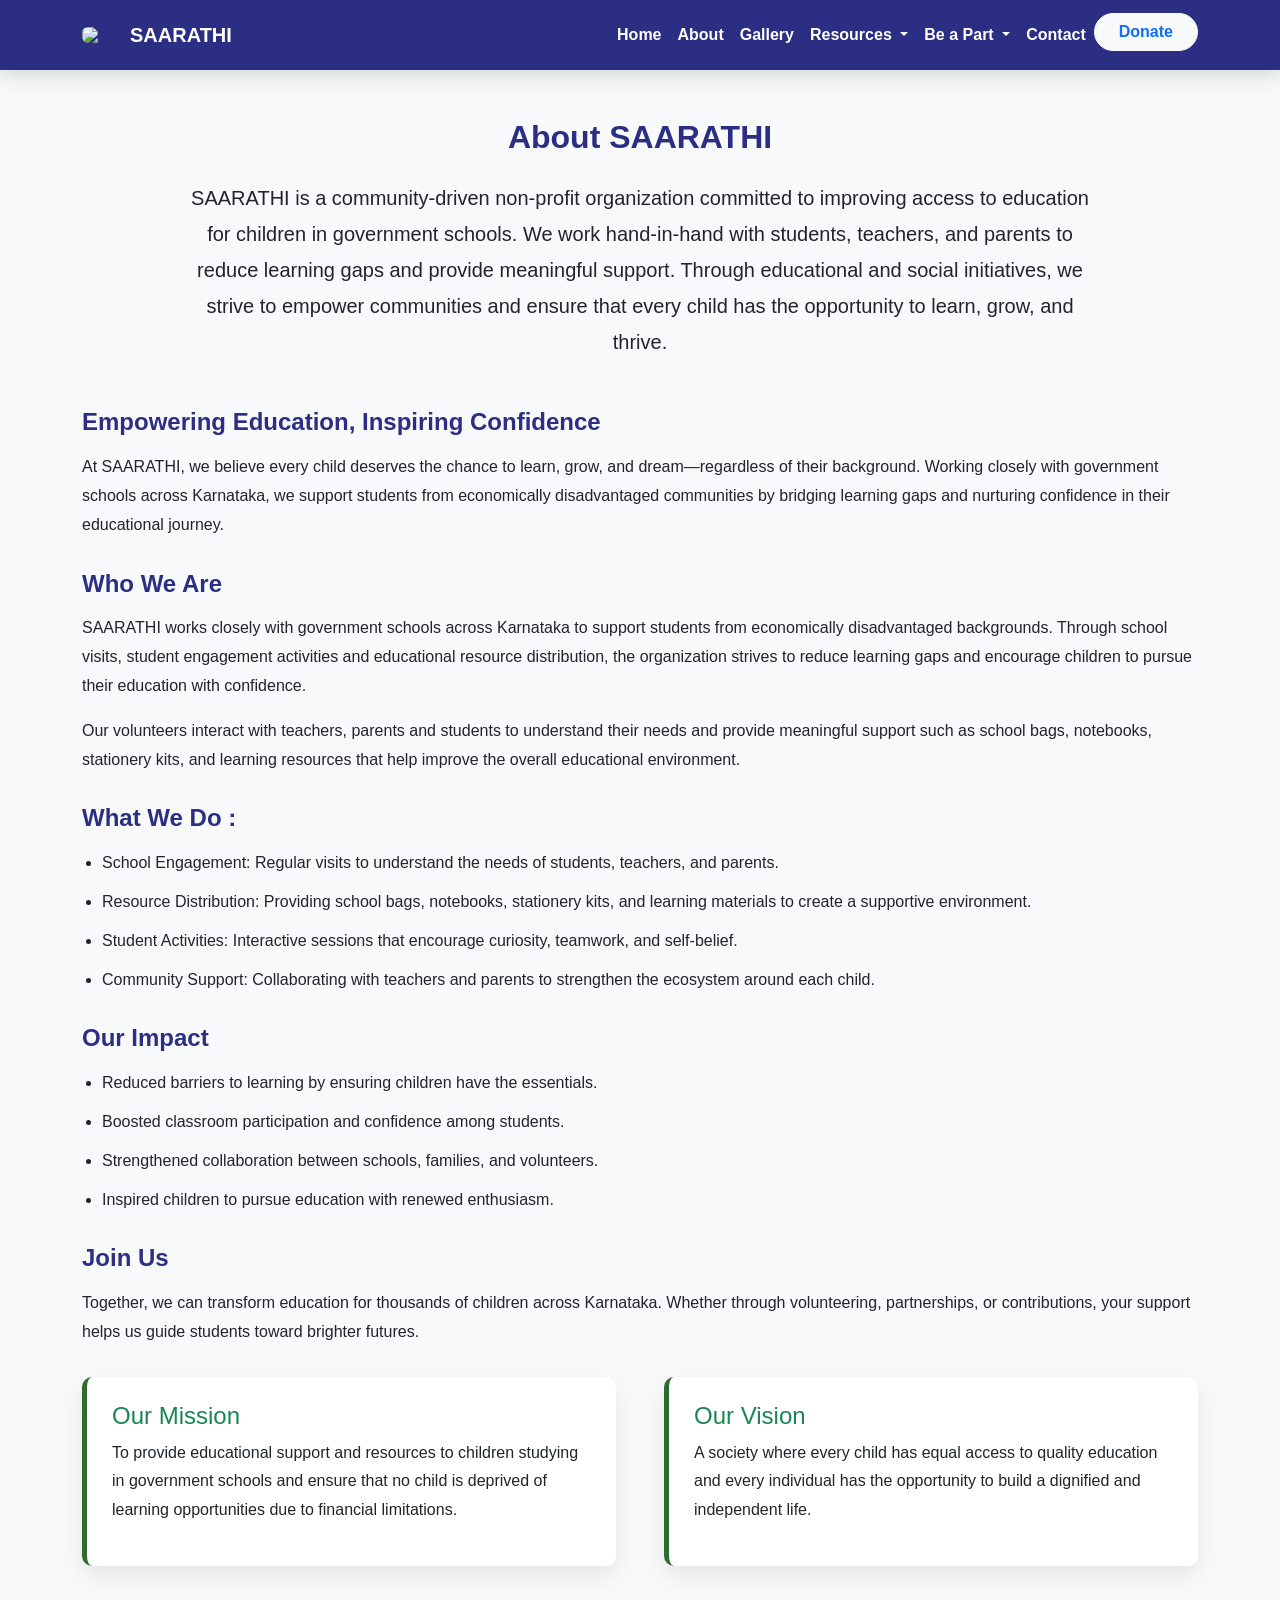
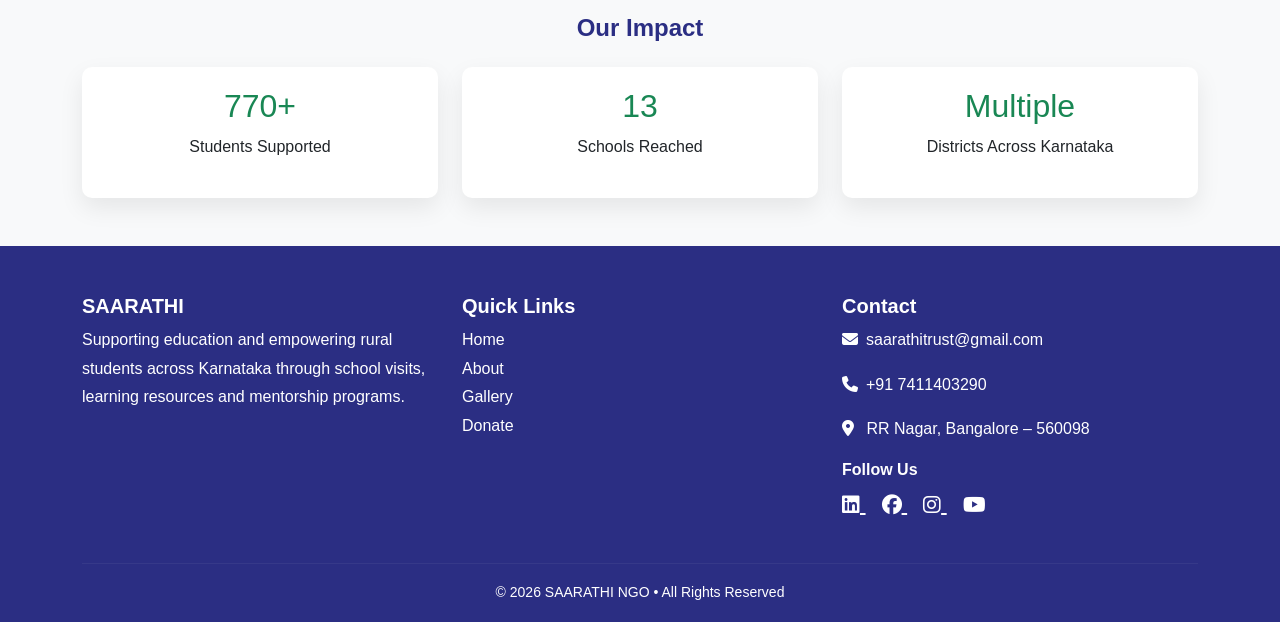
==== commit fe6d9054: "Update about.html" ====
--- a/about.html
+++ b/about.html
@@ -84,11 +84,11 @@
 About SAARATHI
 </h2>
 
-<p class="lead text-center mx-auto mb-5" style="max-width:850px">
-
-SAARATHI is a community-driven non-profit organization committed to improving access to education for children in government schools. We work hand-in-hand with students, teachers, and parents to reduce learning gaps and provide meaningful support. Through educational and social initiatives, we strive to empower communities and ensure that every child has the opportunity to learn, grow, and thrive.
-
-</p>
+<div class="mx-auto mb-5" style="max-width:900px;">
+  <p class="lead text-center about-intro">
+    SAARATHI is a community-driven non-profit organization committed to improving access to education for children in government schools. We work hand-in-hand with students, teachers, and parents to reduce learning gaps and provide meaningful support. Through educational and social initiatives, we strive to empower communities and ensure that every child has the opportunity to learn, grow, and thrive.
+  </p>
+</div>
 
 
 <div class="content-space">
